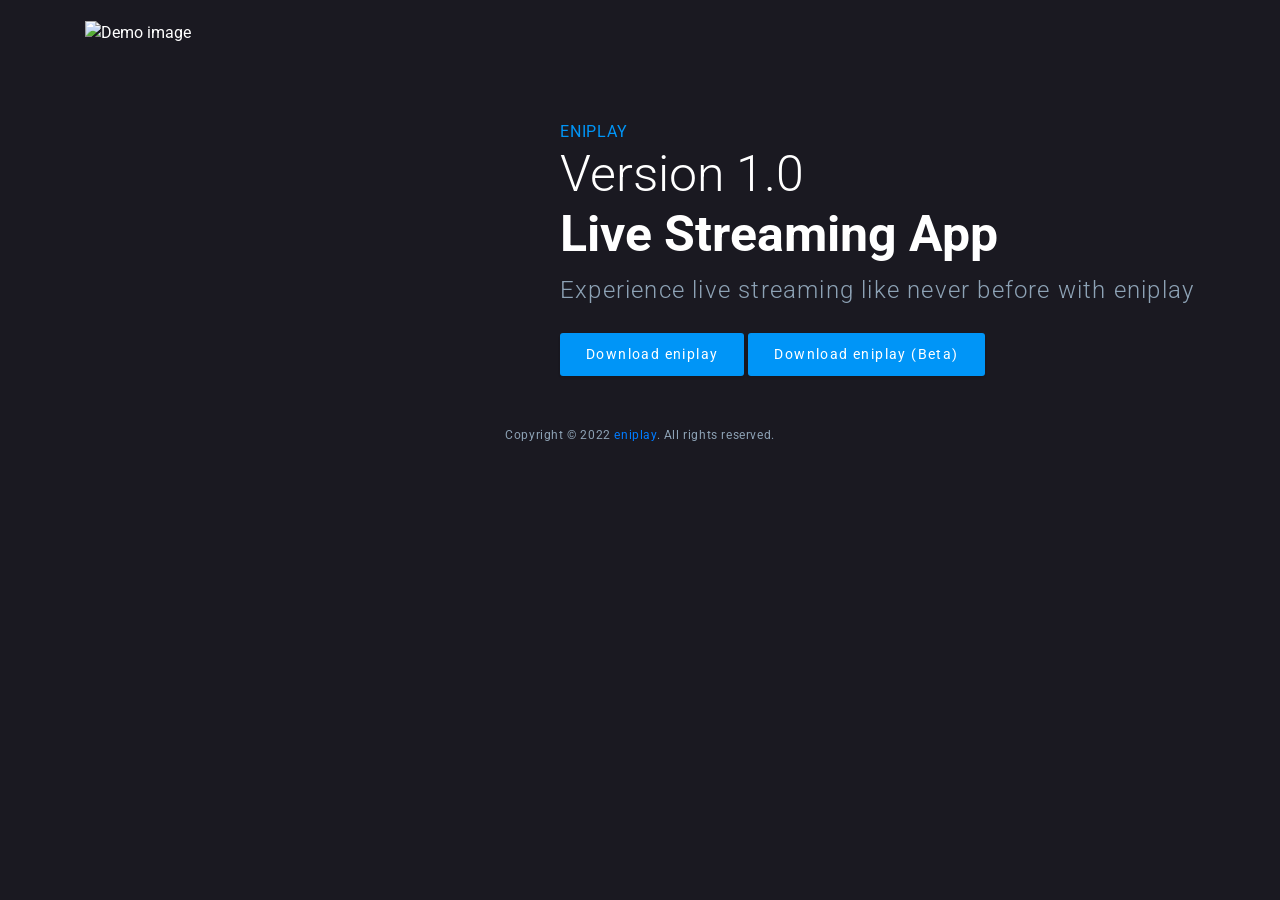
==== index.html @ 9ec2baec "Add files via upload" ====
<!doctype html>
<html lang="en-US">

<head>
	<title>eniplay - Live Streaming App</title>
	<meta charset="utf-8">
	<meta name="viewport" content="width=device-width, initial-scale=1, shrink-to-fit=no">
	<meta http-equiv="X-UA-Compatible" content="ie=edge">
	<!--META-->
	<meta property="og:locale" content="en_US">
	<meta property="og:title" content="eniplay - Live Streaming App">
	<meta property="og:description" content="Experience live streaming like never before with eniplay">
	<meta property="og:site_name" content="eniplay">
	<meta property="og:image" content="https://example.com/images/eniplay-banner.png">
	<meta property="og:image:secure_url" content="https://example.com/images/eniplay-banner.png">
	<meta property="og:url" content="https://example.com">
	<!--Additional-->
    <meta name="author" content="Your Name">
    <meta name="robots" content="index, follow">
    <meta name="rating" content="safe for kids">
	<!--Links-->
	<link rel="icon" href="images/favicon.png">
	<link rel="stylesheet" href="https://stackpath.bootstrapcdn.com/bootstrap/4.1.1/css/bootstrap.min.css" integrity="sha384-WskhaSGFgHYWDcbwN70/dfYBj47jz9qbsMId/iRN3ewGhXQFZCSftd1LZCfmhktB" crossorigin="anonymous">
	<link rel="stylesheet" href="dark-style.css" type="text/css" />
	<link href="https://fonts.googleapis.com/css?family=Roboto:300,400,500,700,900" rel="stylesheet">
</head>

<body>
	<section id="hero">
		<div class="container">
			<div class="row">
				<div class="col-lg-5 col-md-5 col-sm-5 col-xs-5">
					<img src="https://cdn.discordapp.com/attachments/1010506295239004212/1217896941346754622/Group_47.png?ex=6605b1ea&is=65f33cea&hm=b3b65892dc6e884f070ee26672c1b5e1ce1d5104fa3354f5165e7cde9f611c77&" class="img-fluid" alt="Demo image">
				</div>
				<div class="col-md-7 content-box hero-content">
					<span>eniplay</span>
					<h1>Version 1.0<br><b>Live Streaming App</b></h1>
					<p>Experience live streaming like never before with eniplay</p>
					<a href="https://eniplay.com/download/main/eniplay.apk" class="btn btn-regular" target="_self">Download eniplay</a>
					<a href="https://eniplay.com/download/beta/eniplay.apk" class="btn btn-regular" target="_self">Download eniplay (Beta)</a>
				</div>
			</div>
		</div>
	</section>
	<div class="container">
		<div class="row">
			<p style="font-size: 12px; text-align: center; margin-top: 30px; width: 100%">Copyright &copy; 2022 <a href="https://eniplay.com" target="_self">eniplay</a>. All rights reserved.</p>
		</div>
	</div>
</body>

</html>
---- dark-style.css ----
body {
	font-family: 'Roboto', sans-serif;
	color: #ffffff;
	background: #1A1921;
}

::-webkit-scrollbar {
  width: 0px;
}

h2 {
	font-size: 44px;
	font-weight: 700;
}

h3 {
	font-size: 24px;
	font-weight: 500;
	margin-bottom: 25px;
}

h5 {
	font-size: 16px;
}

p {
	font-size: 14px;
	font-weight: 400;
	letter-spacing: .05em;
	color: #8da2b5;
}

ul {
	list-style-type: none;
	padding-left: 0px;
}

b {
	font-weight: 700;
}

section {
	padding: 20px 0px;
}

.title-block {
	max-width: 700px;
	margin-left: auto;
	margin-right: auto;
	margin-bottom: 30px;
	text-align: center;
}

.title-block p {
	font-size: 20px;
	font-weight: 300;
	color: #8da2b5;
	margin-bottom: 0px;
}

.divider {
	padding: 2rem 0 0;
    margin: 2rem 0 0;
    border-top: 1px solid #3c3f45;
}

.divider-light {
	padding: 2rem 0 0;
    margin: 2rem 0 0;
	border-top: 1px solid #edf1f2
}

.btn {
	font-size: 14px;
	font-weight: 400;
	border-radius: 3px!important;
	box-shadow: 0 2px 3px 0 rgba(0,0,0,.05), 0 1px 2px 0 rgba(0,0,0,.08);
}

.btn:hover {
	text-decoration: none;
}

.btn-regular {
	background-color: #0095f7;
	color: #ffffff;
	padding: 10px 25px;
	letter-spacing: .1em;
	margin-top: 25px;
	display: inline-block;
}

.btn-regular:hover {
	background-color: #0191f0;
	color: #ffffff;
}

#hero {
	background-color: #1A1921;
}

#hero h1 {
	font-size: 50px;
	font-weight: 300;
}

#hero p {
	font-size: 24px;
    font-weight: 300;
    color: #8da2b5;
    margin-bottom: 0px;
    padding: 0px;
}

#hero span {
	font-weight: 400;
    color: #0095f7;
    text-transform: uppercase;
    letter-spacing: .05em;
}

@media (max-width: 768px) { 
	#hero{
		padding-top: 50px;
	}
	#hero h1 {
		font-size: 34px!important;
		margin-bottom: 20px;
	}
	#hero p {
		font-size: 20px!important;
	}
	
	#hero div .col-lg-5{
		display: none;
	}
}

@media (min-width: 1200px) { 
	.hero-content {
		margin-top: 100px;
	}
}
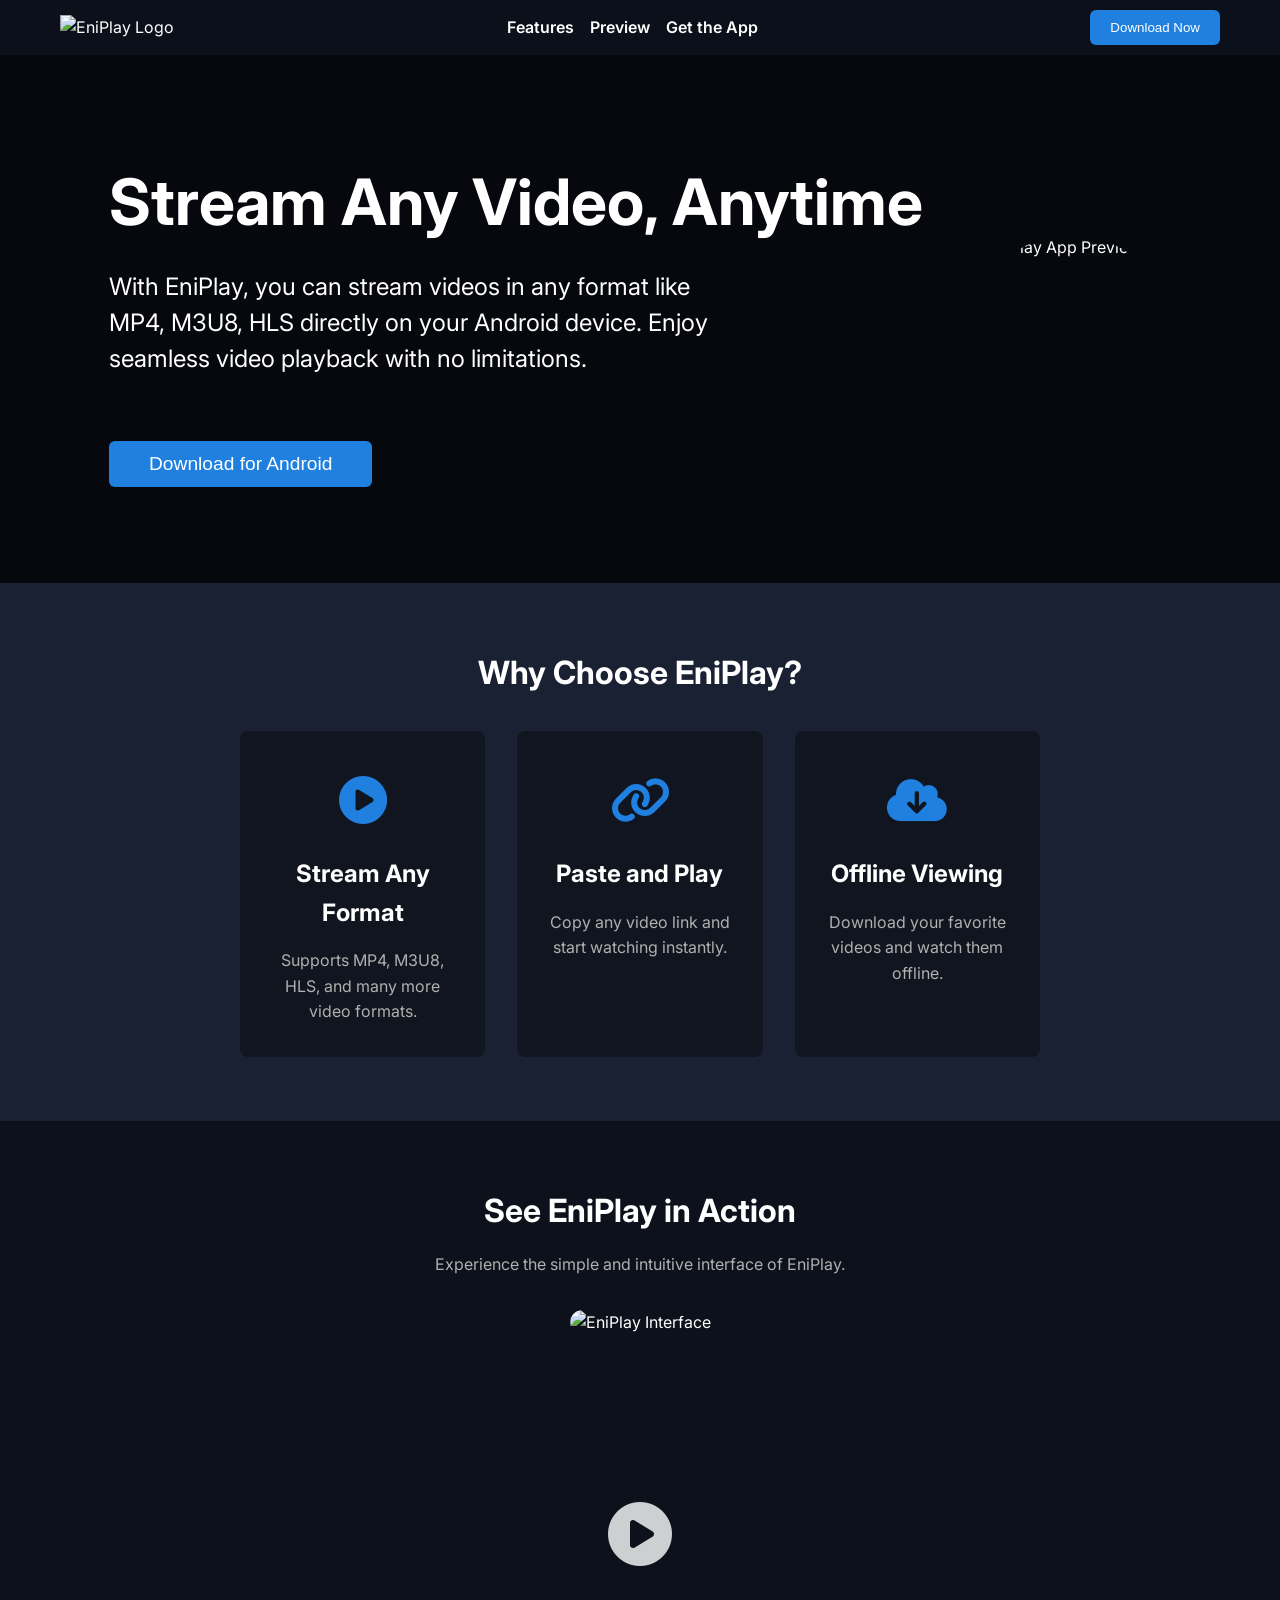
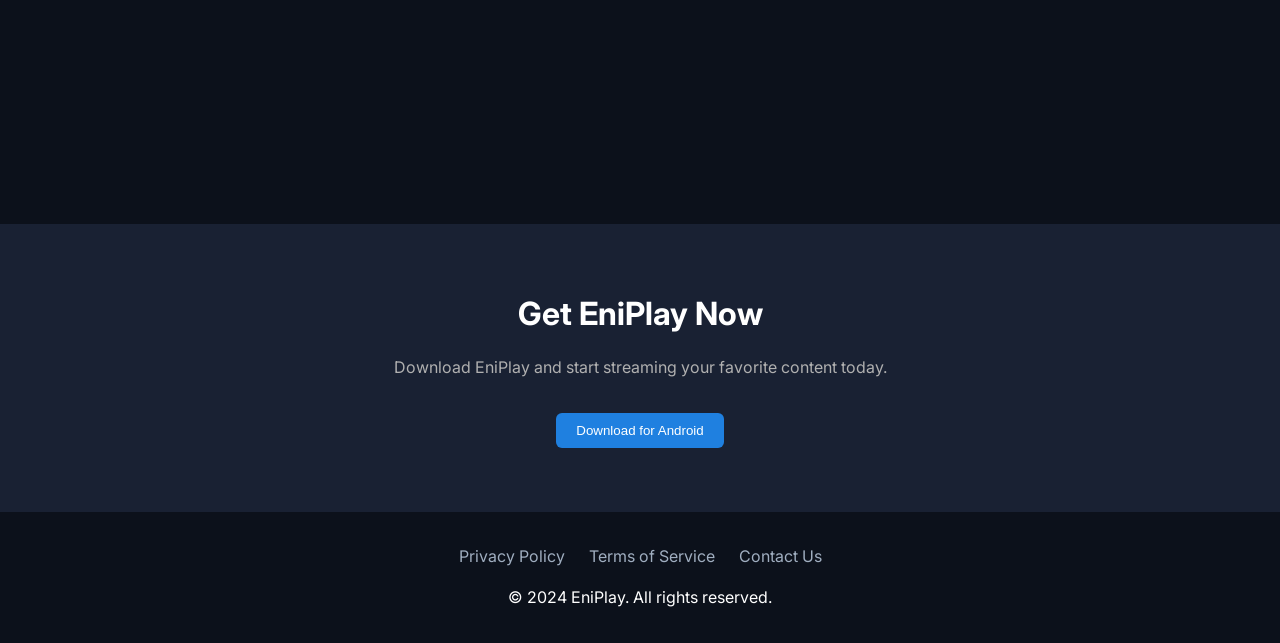
==== commit 5223d4ae: "Update index.html" ====
--- a/index.html
+++ b/index.html
@@ -1,52 +1,404 @@
-<!doctype html>
-<html lang="en-US">
-
+<!DOCTYPE html>
+<html lang="en">
 <head>
-	<title>eniplay - Live Streaming App</title>
-	<meta charset="utf-8">
-	<meta name="viewport" content="width=device-width, initial-scale=1, shrink-to-fit=no">
-	<meta http-equiv="X-UA-Compatible" content="ie=edge">
-	<!--META-->
-	<meta property="og:locale" content="en_US">
-	<meta property="og:title" content="eniplay - Live Streaming App">
-	<meta property="og:description" content="Experience live streaming like never before with eniplay">
-	<meta property="og:site_name" content="eniplay">
-	<meta property="og:image" content="https://example.com/images/eniplay-banner.png">
-	<meta property="og:image:secure_url" content="https://example.com/images/eniplay-banner.png">
-	<meta property="og:url" content="https://example.com">
-	<!--Additional-->
-    <meta name="author" content="Your Name">
-    <meta name="robots" content="index, follow">
-    <meta name="rating" content="safe for kids">
-	<!--Links-->
-	<link rel="icon" href="images/favicon.png">
-	<link rel="stylesheet" href="https://stackpath.bootstrapcdn.com/bootstrap/4.1.1/css/bootstrap.min.css" integrity="sha384-WskhaSGFgHYWDcbwN70/dfYBj47jz9qbsMId/iRN3ewGhXQFZCSftd1LZCfmhktB" crossorigin="anonymous">
-	<link rel="stylesheet" href="dark-style.css" type="text/css" />
-	<link href="https://fonts.googleapis.com/css?family=Roboto:300,400,500,700,900" rel="stylesheet">
+    <meta charset="UTF-8">
+    <meta name="viewport" content="width=device-width, initial-scale=1.0">
+    <title>EniPlay - Stream Any Video, Anytime</title>
+    <link href="https://fonts.googleapis.com/css2?family=Inter:wght@400;600;700&display=swap" rel="stylesheet">
+    <link rel="stylesheet" href="https://cdnjs.cloudflare.com/ajax/libs/font-awesome/6.0.0-beta3/css/all.min.css">
+    <style>
+        /* Base Reset */
+        * {
+            margin: 0;
+            padding: 0;
+            box-sizing: border-box;
+        }
+        body {
+            font-family: 'Inter', sans-serif;
+            background-color: #0c111b;
+            color: white;
+            line-height: 1.6;
+            overflow-x: hidden;
+        }
+
+        .container {
+            width: 100%;
+            max-width: 1200px;
+            margin: 0 auto;
+            padding: 0 20px;
+        }
+
+        /* Header */
+        header {
+            position: sticky;
+            top: 0;
+            z-index: 50;
+            background-color: rgba(12, 17, 27, 0.95);
+            backdrop-filter: blur(10px);
+            padding: 10px 0;
+        }
+
+        nav {
+            display: flex;
+            justify-content: space-between;
+            align-items: center;
+        }
+
+        .logo img {
+            height: 40px;
+        }
+
+        .nav-links {
+            display: flex;
+            gap: 1rem;
+            align-items: center;
+        }
+
+        .nav-links a {
+            color: white;
+            text-decoration: none;
+            font-size: 1rem;
+            font-weight: 600;
+            transition: color 0.3s;
+        }
+
+        .nav-links a:hover {
+            color: #1f80e0;
+        }
+
+        .download-btn {
+            background-color: #1f80e0;
+            color: white;
+            padding: 10px 20px;
+            border: none;
+            border-radius: 6px;
+            cursor: pointer;
+            transition: background-color 0.3s;
+        }
+
+        .download-btn:hover {
+            background-color: #0c5bb0;
+        }
+
+        /* Hero Section */
+        .hero {
+            background: url('https://ik.imagekit.io/eniplay/app-interface.jpg') center/cover no-repeat;
+            position: relative;
+            padding: 6rem 0;
+        }
+
+        .hero::before {
+            content: '';
+            position: absolute;
+            top: 0;
+            left: 0;
+            width: 100%;
+            height: 100%;
+            background: rgba(0, 0, 0, 0.5);
+            z-index: 0;
+        }
+
+        .hero-content {
+            position: relative;
+            z-index: 2;
+            display: flex;
+            flex-direction: column;
+            align-items: center;
+            text-align: center;
+            color: white;
+        }
+
+        .hero h1 {
+            font-size: 3rem;
+            margin-bottom: 1rem;
+        }
+
+        .hero p {
+            font-size: 1.25rem;
+            margin-bottom: 2rem;
+            max-width: 600px;
+            line-height: 1.5;
+        }
+
+        .hero img {
+            border-radius: 50%;
+            width: 200px;
+            height: 200px;
+            object-fit: cover;
+            margin-top: 2rem;
+        }
+
+        .hero .download-btn {
+            font-size: 1.2rem;
+            padding: 12px 40px;
+            margin-top: 2rem;
+        }
+
+        /* Features Section */
+        .features {
+            background-color: #192133;
+            padding: 4rem 0;
+        }
+
+        .features h2 {
+            text-align: center;
+            font-size: 2rem;
+            margin-bottom: 2rem;
+        }
+
+        .feature-grid {
+            display: grid;
+            grid-template-columns: 1fr;
+            gap: 2rem;
+            max-width: 800px;
+            margin: 0 auto;
+        }
+
+        .feature {
+            text-align: center;
+            padding: 2rem;
+            background-color: #10151f;
+            border-radius: 8px;
+        }
+
+        .feature-icon {
+            font-size: 3rem;
+            color: #1f80e0;
+            margin-bottom: 1rem;
+        }
+
+        .feature h3 {
+            font-size: 1.5rem;
+            margin-bottom: 1rem;
+        }
+
+        .feature p {
+            font-size: 1rem;
+            color: #b0b0b0;
+        }
+
+        /* Preview Section */
+        .preview {
+            padding: 4rem 0;
+            text-align: center;
+        }
+
+        .preview h2 {
+            font-size: 2rem;
+            margin-bottom: 1rem;
+        }
+
+        .preview p {
+            margin-bottom: 2rem;
+            color: #b0b0b0;
+        }
+
+        .video-container {
+            position: relative;
+            width: 100%;
+            max-width: 800px;
+            margin: 0 auto;
+            aspect-ratio: 16 / 9;
+            overflow: hidden;
+            border-radius: 12px;
+        }
+
+        .video-placeholder {
+            width: 100%;
+            height: 100%;
+            object-fit: cover;
+            cursor: pointer;
+            border-radius: 1rem;
+        }
+
+        .play-icon {
+            position: absolute;
+            top: 50%;
+            left: 50%;
+            transform: translate(-50%, -50%);
+            font-size: 4rem;
+            color: white;
+            opacity: 0.8;
+        }
+
+        /* CTA Section */
+        .cta {
+            padding: 4rem 0;
+            text-align: center;
+            background-color: #192133;
+        }
+
+        .cta h2 {
+            font-size: 2rem;
+            margin-bottom: 1rem;
+        }
+
+        .cta p {
+            margin-bottom: 2rem;
+            color: #b0b0b0;
+        }
+
+        /* Footer */
+        footer {
+            background-color: #0c111b;
+            padding: 2rem 0;
+            text-align: center;
+        }
+
+        .footer-links {
+            display: flex;
+            justify-content: center;
+            gap: 1.5rem;
+            margin-bottom: 1rem;
+        }
+
+        .footer-links a {
+            color: #a0aec0;
+            text-decoration: none;
+            transition: color 0.3s;
+        }
+
+        .footer-links a:hover {
+            color: #1f80e0;
+        }
+
+        @media (min-width: 768px) {
+            .hero-content {
+                flex-direction: row;
+                justify-content: center;
+                gap: 3rem;
+                text-align: left;
+            }
+
+            .hero h1 {
+                font-size: 4rem;
+            }
+
+            .hero p {
+                font-size: 1.5rem;
+            }
+
+            .feature-grid {
+                grid-template-columns: repeat(3, 1fr);
+            }
+        }
+
+        @media (max-width: 768px) {
+            .hero h1 {
+                font-size: 2.5rem;
+            }
+
+            .hero p {
+                font-size: 1.25rem;
+                padding: 0 20px;
+            }
+
+            .hero .download-btn {
+                width: 100%;
+                max-width: 300px;
+            }
+        }
+    </style>
 </head>
-
 <body>
-	<section id="hero">
-		<div class="container">
-			<div class="row">
-				<div class="col-lg-5 col-md-5 col-sm-5 col-xs-5">
-					<img src="https://cdn.discordapp.com/attachments/1010506295239004212/1217896941346754622/Group_47.png?ex=6605b1ea&is=65f33cea&hm=b3b65892dc6e884f070ee26672c1b5e1ce1d5104fa3354f5165e7cde9f611c77&" class="img-fluid" alt="Demo image">
-				</div>
-				<div class="col-md-7 content-box hero-content">
-					<span>eniplay</span>
-					<h1>Version 1.0<br><b>Live Streaming App</b></h1>
-					<p>Experience live streaming like never before with eniplay</p>
-					<a href="https://eniplay.com/download/main/eniplay.apk" class="btn btn-regular" target="_self">Download eniplay</a>
-					<a href="https://eniplay.com/download/beta/eniplay.apk" class="btn btn-regular" target="_self">Download eniplay (Beta)</a>
-				</div>
-			</div>
-		</div>
-	</section>
-	<div class="container">
-		<div class="row">
-			<p style="font-size: 12px; text-align: center; margin-top: 30px; width: 100%">Copyright &copy; 2022 <a href="https://eniplay.com" target="_self">eniplay</a>. All rights reserved.</p>
-		</div>
-	</div>
+    <!-- Header -->
+    <header>
+        <nav class="container">
+            <div class="logo">
+                <img src="https://i.ibb.co/QcdYZ67/Group-41.png" alt="EniPlay Logo">
+            </div>
+            <div class="nav-links">
+                <a href="#features">Features</a>
+                <a href="#preview">Preview</a>
+                <a href="#cta">Get the App</a>
+            </div>
+            <button class="download-btn">Download Now</button>
+        </nav>
+    </header>
+
+    <!-- Hero Section -->
+    <section class="hero">
+        <div class="container hero-content">
+            <div>
+                <h1>Stream Any Video, Anytime</h1>
+                <p>With EniPlay, you can stream videos in any format like MP4, M3U8, HLS directly on your Android device. Enjoy seamless video playback with no limitations.</p>
+                <button class="download-btn">Download for Android</button>
+            </div>
+            <img src="https://ik.imagekit.io/eniplay/app-preview.png" alt="EniPlay App Preview" />
+        </div>
+    </section>
+
+    <!-- Features Section -->
+    <section id="features" class="features">
+        <div class="container">
+            <h2>Why Choose EniPlay?</h2>
+            <div class="feature-grid">
+                <div class="feature">
+                    <div class="feature-icon"><i class="fas fa-play-circle"></i></div>
+                    <h3>Stream Any Format</h3>
+                    <p>Supports MP4, M3U8, HLS, and many more video formats.</p>
+                </div>
+                <div class="feature">
+                    <div class="feature-icon"><i class="fas fa-link"></i></div>
+                    <h3>Paste and Play</h3>
+                    <p>Copy any video link and start watching instantly.</p>
+                </div>
+                <div class="feature">
+                    <div class="feature-icon"><i class="fas fa-cloud-download-alt"></i></div>
+                    <h3>Offline Viewing</h3>
+                    <p>Download your favorite videos and watch them offline.</p>
+                </div>
+            </div>
+        </div>
+    </section>
+
+    <!-- Preview Section -->
+    <section id="preview" class="preview">
+        <div class="container">
+            <h2>See EniPlay in Action</h2>
+            <p>Experience the simple and intuitive interface of EniPlay.</p>
+            <div class="video-container">
+                <img src="https://ik.imagekit.io/eniplay/app-interface.jpg" alt="EniPlay Interface" class="video-placeholder">
+                <div class="play-icon"><i class="fas fa-play-circle"></i></div>
+            </div>
+        </div>
+    </section>
+
+    <!-- Call to Action -->
+    <section id="cta" class="cta">
+        <div class="container">
+            <h2>Get EniPlay Now</h2>
+            <p>Download EniPlay and start streaming your favorite content today.</p>
+            <button class="download-btn">Download for Android</button>
+        </div>
+    </section>
+
+    <!-- Footer -->
+    <footer>
+        <div class="footer-links">
+            <a href="#">Privacy Policy</a>
+            <a href="#">Terms of Service</a>
+            <a href="#">Contact Us</a>
+        </div>
+        <p>&copy; 2024 EniPlay. All rights reserved.</p>
+    </footer>
+
+    <!-- Video Preview Script -->
+    <script>
+        document.addEventListener('DOMContentLoaded', function() {
+            const videoContainer = document.querySelector('.video-container');
+            videoContainer.addEventListener('click', function() {
+                const iframe = document.createElement('iframe');
+                iframe.setAttribute('width', '100%');
+                iframe.setAttribute('height', '100%');
+                iframe.setAttribute('src', 'https://www.youtube.com/embed/dQw4w9WgXcQ?autoplay=1');
+                iframe.setAttribute('frameborder', '0');
+                iframe.setAttribute('allowfullscreen', '');
+
+                videoContainer.innerHTML = '';
+                videoContainer.appendChild(iframe);
+            });
+        });
+    </script>
 </body>
-
 </html>
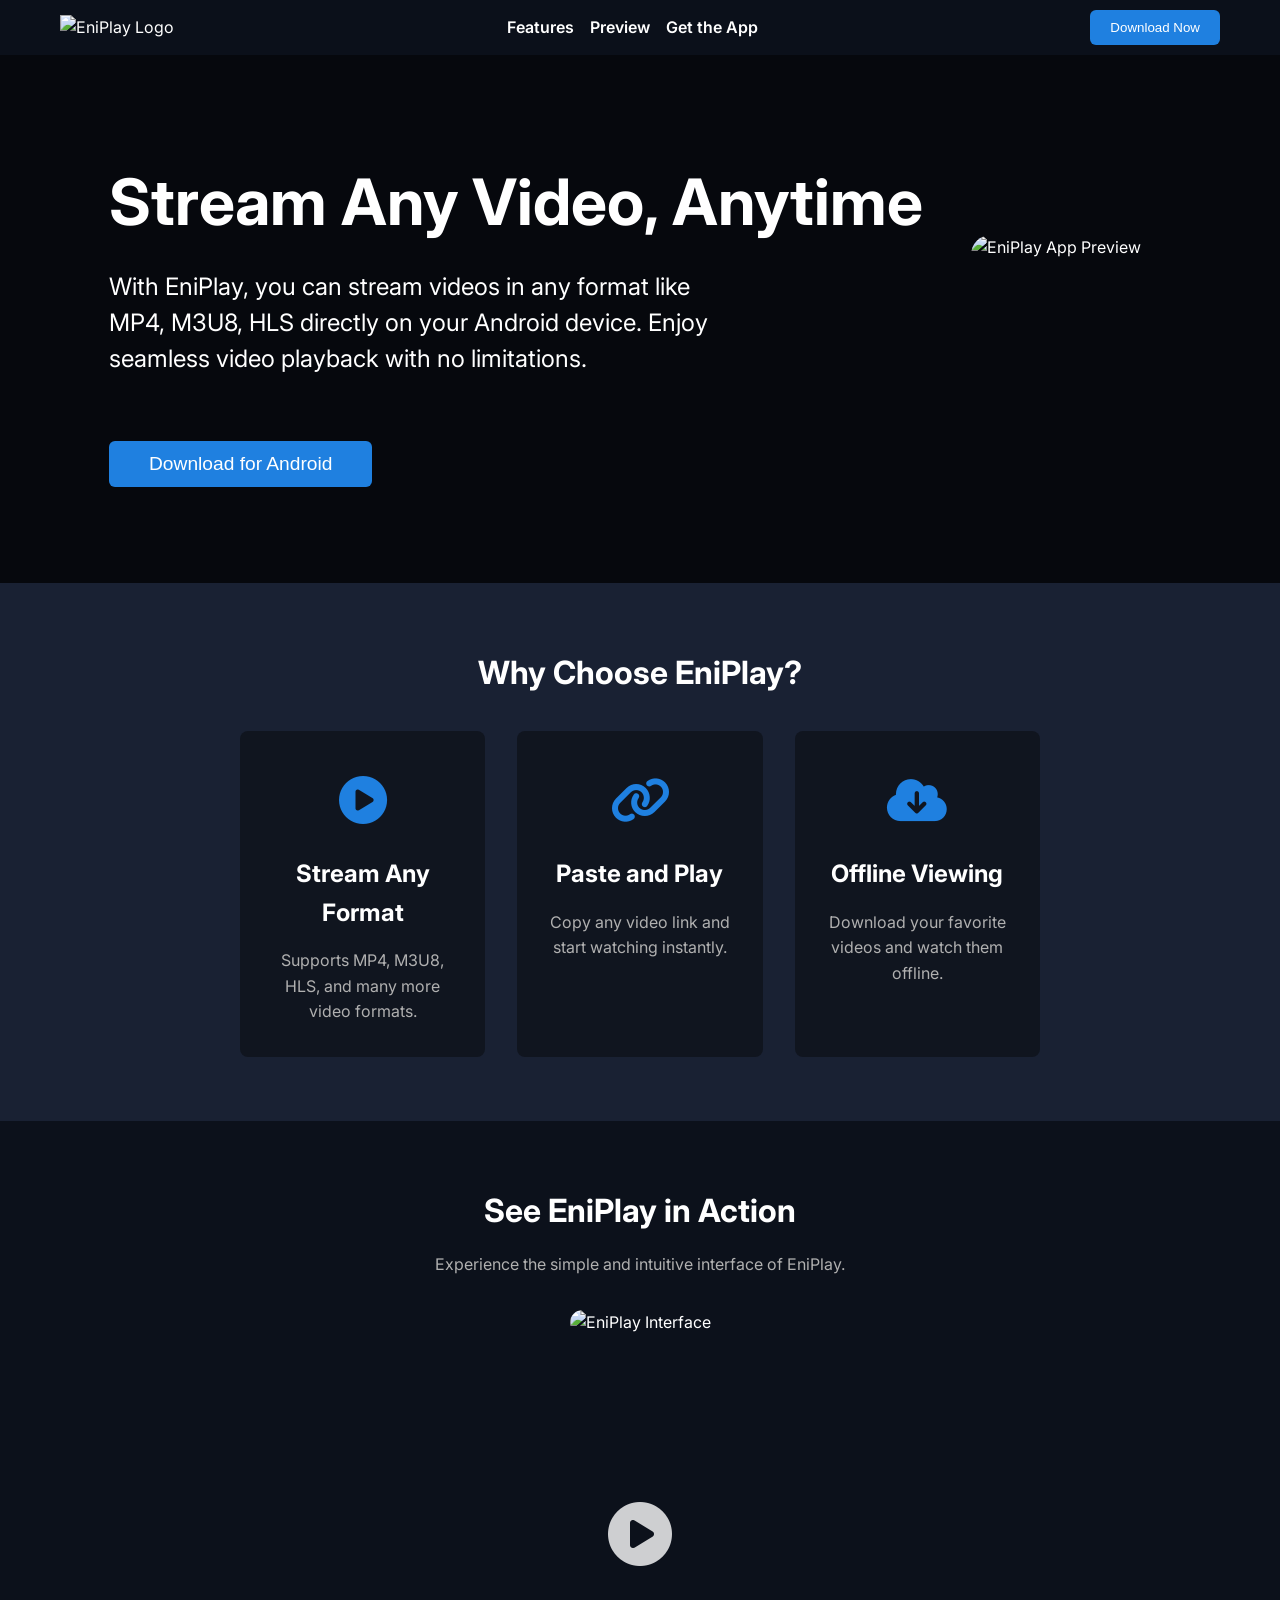
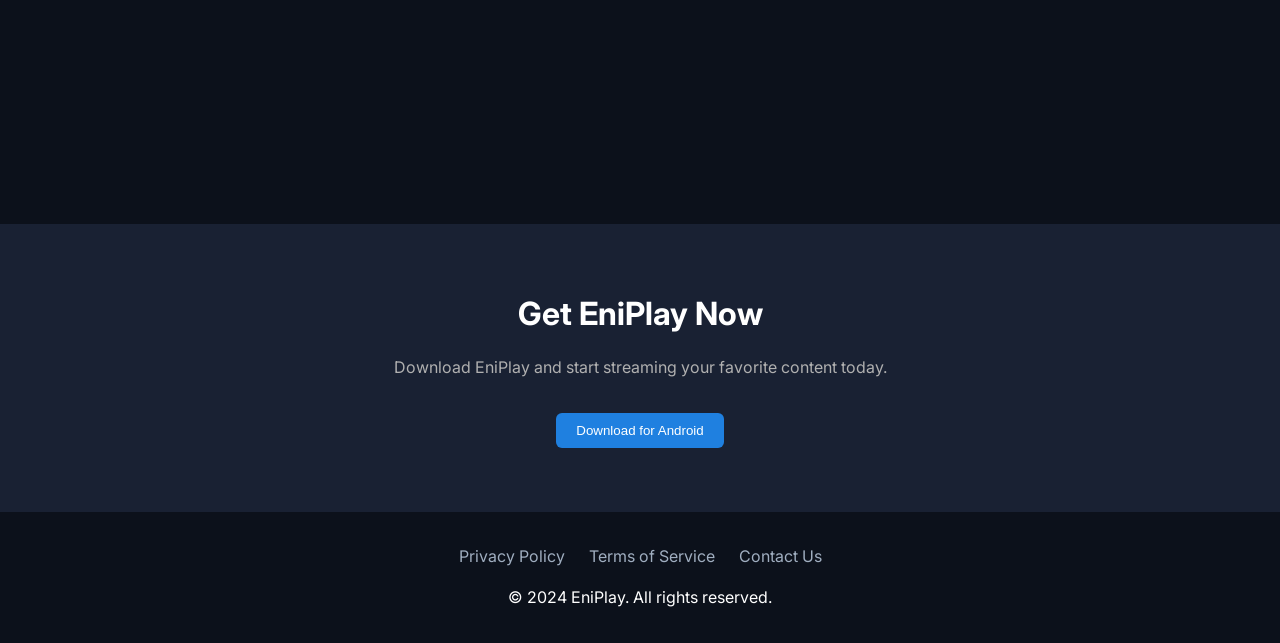
==== commit addbccee: "Update index.html" ====
--- a/index.html
+++ b/index.html
@@ -121,7 +121,7 @@
         }
 
         .hero img {
-            border-radius: 50%;
+            border-radius: 10%;
             width: 200px;
             height: 200px;
             object-fit: cover;
@@ -324,7 +324,7 @@
                 <p>With EniPlay, you can stream videos in any format like MP4, M3U8, HLS directly on your Android device. Enjoy seamless video playback with no limitations.</p>
                 <button class="download-btn">Download for Android</button>
             </div>
-            <img src="https://ik.imagekit.io/eniplay/app-preview.png" alt="EniPlay App Preview" />
+            <img src="https://i.ibb.co/8PFQd0G/Frame-34.png" alt="EniPlay App Preview" />
         </div>
     </section>
 
